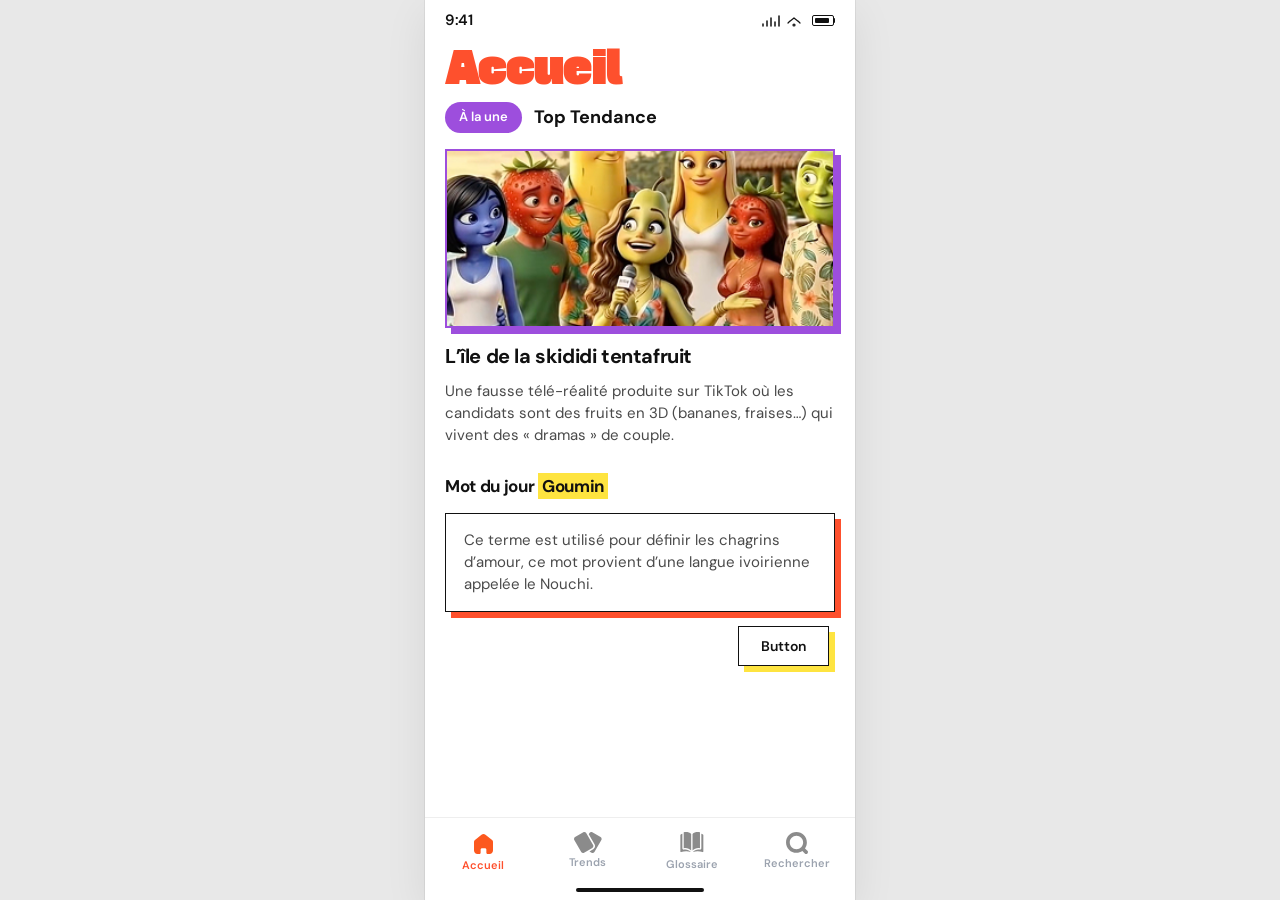
==== index.html @ 860ae40d "Add : Ajout de tout le site" ====
<!DOCTYPE html>
<html lang="fr">

<head>
    <meta charset="UTF-8"/>
    <meta name="viewport" content="width=device-width, initial-scale=1.0, viewport-fit=cover"/>
    <meta name="description" content="Trendslator — tendances et langage du web francophone"/>
    <meta name="author" content="Trendslator"/>

    <link rel="preconnect" href="https://fonts.googleapis.com"/>
    <link rel="preconnect" href="https://fonts.gstatic.com" crossorigin/>
    <link href="https://fonts.googleapis.com/css2?family=DM+Sans:ital,opsz,wght@0,9..40,100..1000;1,9..40,100..1000&family=Gasoek+One&display=swap" rel="stylesheet"/>

    <link rel="stylesheet" href="assets/css/custom.css"/>

    <title>Accueil — Trendslator</title>
</head>

<body>
<div class="app">
    <div class="status-bar" aria-hidden="true">
        <span class="status-bar__time">9:41</span>
        <span class="status-bar__icons">
            <svg class="status-bar__signal" width="18" height="12" viewBox="0 0 18 12" fill="none" aria-hidden="true">
                <path d="M1 11V9M5 11V6M9 11V3M13 11V7M17 11V1" stroke="currentColor" stroke-width="1.5" stroke-linecap="round"/>
            </svg>
            <svg class="status-bar__wifi" width="16" height="12" viewBox="0 0 16 12" fill="none" aria-hidden="true">
                <path d="M8 11a1 1 0 100-2 1 1 0 000 2zM3.5 6.5L2 8M12.5 6.5L14 8M8 3l-5 4M8 3l5 4" stroke="currentColor" stroke-width="1.2" stroke-linecap="round" stroke-linejoin="round"/>
            </svg>
            <span class="status-bar__battery">
                <span class="status-bar__battery-body"></span>
                <span class="status-bar__battery-cap"></span>
            </span>
        </span>
    </div>

    <header class="page-head">
        <h1 class="page-head__title">Accueil</h1>
        <div class="page-head__row">
            <span class="pill pill--purple">À la une</span>
            <span class="page-head__section-title">Top Tendance</span>
        </div>
    </header>

    <main class="content">
        <article class="featured">
            <div class="featured__media neo-shadow neo-shadow--purple">
                <img src="assets/img/thumbnail/skibiditentafruit.png" alt="Illustration — L’île de la skididi tentafruit" width="800" height="450" loading="eager"/>
            </div>
            <h2 class="featured__title">L’île de la skididi tentafruit</h2>
            <p class="featured__desc">
                Une fausse télé-réalité produite sur TikTok où les candidats sont des fruits en 3D (bananes, fraises&hellip;) qui vivent des &laquo; dramas &raquo; de couple.
            </p>
        </article>

        <section class="word-of-day" aria-labelledby="word-of-day-heading">
            <h2 id="word-of-day-heading" class="word-of-day__heading">
                Mot du jour <span class="word-of-day__highlight">Goumin</span>
            </h2>
            <div class="word-of-day__card">
                <p class="word-of-day__definition">
                    Ce terme est utilisé pour définir les chagrins d’amour, ce mot provient d’une langue ivoirienne appelée le Nouchi.
                </p>
            </div>
            <div class="word-of-day__actions">
                <button type="button" class="btn-brutal">Button</button>
            </div>
        </section>
    </main>

    <div class="app-dock">
        <nav class="bottom-nav" aria-label="Navigation principale">
            <a href="index.html" class="bottom-nav__item bottom-nav__item--active" aria-current="page">
                <img class="bottom-nav__icon bottom-nav__icon--home" src="assets/img/icon/home_icon.svg" alt="" width="24" height="24" decoding="async"/>
                <span>Accueil</span>
            </a>
            <a href="trends.html" class="bottom-nav__item">
                <img class="bottom-nav__icon bottom-nav__icon--trends" src="assets/img/icon/card_icon.svg" alt="" width="28" height="21" decoding="async"/>
                <span>Trends</span>
            </a>
            <a href="glossaire.html" class="bottom-nav__item">
                <img class="bottom-nav__icon bottom-nav__icon--glossaire" src="assets/img/icon/glossaire_icon.svg" alt="" width="24" height="23" decoding="async"/>
                <span>Glossaire</span>
            </a>
            <a href="rechercher.html" class="bottom-nav__item">
                <img class="bottom-nav__icon bottom-nav__icon--search" src="assets/img/icon/search_icon.svg" alt="" width="22" height="22" decoding="async"/>
                <span>Rechercher</span>
            </a>
        </nav>
        <div class="home-indicator" aria-hidden="true"></div>
    </div>
</div>

<script src="assets/js/main.js" defer></script>
</body>

</html>
---- assets/css/custom.css ----
:root {
    --color-bg: #ffffff;
    --color-text: #111111;
    --color-muted: #4a4a4a;
    --color-coral: #fe502d;
    --color-purple: #9d4edd;
    --color-yellow: #fee440;
    --color-nav-inactive: #9ca3af;
    --color-border: #111111;
    --shadow-offset-x: 6px;
    --shadow-offset-y: 6px;
    --font: "DM Sans", -apple-system, BlinkMacSystemFont, "Helvetica Neue", sans-serif;
    --font-display: "Gasoek One", sans-serif;
    --dock-height: 88px;
    --safe-bottom: env(safe-area-inset-bottom, 0px);
}

*,
*::before,
*::after {
    box-sizing: border-box;
    margin: 0;
    padding: 0;
}

html {
    height: 100%;
    -webkit-text-size-adjust: 100%;
    font-optical-sizing: auto;
}

body {
    font-family: var(--font);
    font-optical-sizing: auto;
    background: #e8e8e8;
    color: var(--color-text);
    line-height: 1.45;
    min-height: 100%;
    height: 100%;
}

.app {
    max-width: 430px;
    margin: 0 auto;
    height: 100dvh;
    max-height: 100dvh;
    min-height: 100dvh;
    background: var(--color-bg);
    display: flex;
    flex-direction: column;
    position: relative;
    overflow: hidden;
    padding-bottom: calc(var(--dock-height) + var(--safe-bottom) + 8px);
}

/* Barre d’état type iOS */
.status-bar {
    display: flex;
    align-items: center;
    justify-content: space-between;
    padding: 10px 20px 6px;
    font-size: 15px;
    font-weight: 600;
    letter-spacing: -0.02em;
    color: var(--color-text);
    flex-shrink: 0;
}

.status-bar__icons {
    display: flex;
    align-items: center;
    gap: 6px;
}

.status-bar__battery {
    display: inline-flex;
    align-items: center;
    margin-left: 4px;
}

.status-bar__battery-body {
    width: 22px;
    height: 11px;
    border: 1.5px solid var(--color-text);
    border-radius: 2px;
    position: relative;
}

.status-bar__battery-body::after {
    content: "";
    position: absolute;
    left: 2px;
    top: 2px;
    bottom: 2px;
    right: 4px;
    background: var(--color-text);
    border-radius: 1px;
}

.status-bar__battery-cap {
    width: 2px;
    height: 5px;
    background: var(--color-text);
    border-radius: 0 1px 1px 0;
    margin-left: -1px;
}

/* En-tête */
.page-head {
    padding: 4px 20px 16px;
    flex-shrink: 0;
    background: var(--color-bg);
}

.page-head__title {
    font-family: var(--font-display);
    font-size: clamp(2.25rem, 9vw, 2.75rem);
    font-weight: 400;
    font-style: normal;
    color: var(--color-coral);
    letter-spacing: -0.02em;
    line-height: 1.05;
    margin-bottom: 14px;
}

.page-head__row {
    display: flex;
    align-items: center;
    gap: 12px;
    flex-wrap: wrap;
}

.pill {
    display: inline-flex;
    align-items: center;
    padding: 6px 14px;
    border-radius: 999px;
    font-size: 0.8125rem;
    font-weight: 600;
    white-space: nowrap;
}

.pill--purple {
    background: var(--color-purple);
    color: #fff;
}

.page-head__section-title {
    font-size: 1.125rem;
    font-weight: 700;
    color: var(--color-text);
}

.page-head--simple {
    padding-bottom: 8px;
}

/* Contenu scrollable (zone centrale sous statut + titre d’onglet) */
.content {
    flex: 1;
    min-height: 0;
    overflow-y: auto;
    overflow-x: hidden;
    -webkit-overflow-scrolling: touch;
    padding: 0 20px 24px;
}

/* Page Trends : flux pleine largeur + cartes */
.content--trends {
    padding-left: 0;
    padding-right: 0;
    padding-bottom: 32px;
}

.trend-card {
    margin-bottom: 20px;
}

.trend-card:last-child {
    margin-bottom: 0;
}

.trend-card__media {
    position: relative;
    width: 100%;
    background: #eee;
}

.trend-card__media img {
    display: block;
    width: 100%;
    height: auto;
    object-fit: cover;
    max-height: min(52vh, 320px);
}

/* Bandeau vigilance sur les cartes du flux (même composant que la fiche détail) */
.trend-card__media .trend-card__vigilance {
    pointer-events: none;
    left: 8px;
    top: 8px;
    padding: 6px 10px;
    font-size: 0.6875rem;
    gap: 6px;
    max-width: calc(100% - 56px);
    box-shadow: 0 1px 6px rgba(0, 0, 0, 0.12);
}

.trend-card__media .trend-card__vigilance .trend-hero__vigilance-icon {
    width: 16px;
    height: 16px;
}

.trend-card__accent {
    height: 5px;
    width: 100%;
}

.trend-card__accent--purple {
    background: var(--color-purple);
}

.trend-card__accent--yellow {
    background: var(--color-yellow);
}

.trend-card__body {
    padding: 14px 20px 0;
}

.trend-card__title {
    font-size: 1.125rem;
    font-weight: 700;
    letter-spacing: -0.02em;
    margin-bottom: 10px;
    color: var(--color-text);
}

.trend-card__desc {
    font-size: 0.9375rem;
    font-weight: 400;
    color: var(--color-muted);
    line-height: 1.5;
}

.trend-card__more {
    display: inline;
    color: inherit;
    text-decoration: underline;
    text-underline-offset: 2px;
    font-weight: 600;
}

.trend-card__expand {
    position: absolute;
    top: 10px;
    right: 10px;
    width: 36px;
    height: 36px;
    border: none;
    border-radius: 8px;
    background: rgba(255, 255, 255, 0.92);
    color: var(--color-text);
    display: flex;
    align-items: center;
    justify-content: center;
    cursor: pointer;
    box-shadow: 0 1px 3px rgba(0, 0, 0, 0.08);
}

.trend-card__expand:active {
    transform: scale(0.96);
}

.trend-card--link {
    display: block;
    width: 100%;
    margin: 0;
    padding: 0;
    border: none;
    background: none;
    font: inherit;
    text-align: inherit;
    text-decoration: none;
    color: inherit;
    cursor: pointer;
    -webkit-tap-highlight-color: transparent;
}

.trend-card--link:focus-visible {
    outline: 2px solid var(--color-coral);
    outline-offset: 2px;
}

.trend-card--link .trend-card__expand {
    pointer-events: none;
}

/* Page détail trend */
.content--trend-detail {
    padding: 0;
    padding-bottom: 32px;
}

.trend-hero__media {
    position: relative;
    width: 100%;
    min-height: 200px;
    max-height: 36vh;
    background: #1a1a1a;
    overflow: hidden;
}

.trend-hero__media img {
    display: block;
    width: 100%;
    height: 100%;
    min-height: 200px;
    max-height: 36vh;
    object-fit: cover;
}

.trend-hero__vigilance {
    position: absolute;
    left: 12px;
    top: 12px;
    display: flex;
    align-items: center;
    gap: 8px;
    padding: 8px 12px;
    background: var(--color-coral);
    color: #fff;
    border-radius: 10px;
    font-size: 0.75rem;
    font-weight: 600;
    line-height: 1.2;
    max-width: calc(min(100%, 320px) - 24px);
    box-shadow: 0 2px 8px rgba(0, 0, 0, 0.12);
}

.trend-hero__vigilance-icon {
    flex-shrink: 0;
}

.trend-hero__vigilance-text {
    flex: 1;
}

.trend-hero__vigilance-info {
    display: flex;
    align-items: center;
    justify-content: center;
    flex-shrink: 0;
    opacity: 0.95;
}

.trend-hero__expand {
    position: absolute;
    top: 12px;
    right: 12px;
    width: 36px;
    height: 36px;
    border: none;
    border-radius: 8px;
    background: rgba(255, 255, 255, 0.92);
    color: var(--color-text);
    display: flex;
    align-items: center;
    justify-content: center;
    cursor: pointer;
    box-shadow: 0 1px 3px rgba(0, 0, 0, 0.1);
}

.trend-hero__expand:active {
    transform: scale(0.96);
}

.trend-hero__play {
    position: absolute;
    left: 50%;
    top: 50%;
    transform: translate(-50%, -50%);
    width: 64px;
    height: 64px;
    border: none;
    border-radius: 50%;
    background: rgba(255, 255, 255, 0.45);
    color: #fff;
    display: flex;
    align-items: center;
    justify-content: center;
    cursor: pointer;
    padding-left: 4px;
    backdrop-filter: blur(4px);
    -webkit-backdrop-filter: blur(4px);
}

.trend-hero__play:active {
    transform: translate(-50%, -50%) scale(0.95);
}

.trend-hero__divider {
    height: 5px;
    width: 100%;
}

.trend-hero__divider--yellow {
    background: var(--color-yellow);
}

.trend-hero__divider--purple {
    background: var(--color-purple);
}

.trend-detail__inner {
    padding: 16px 20px 0;
}

.trend-tags {
    display: flex;
    flex-wrap: wrap;
    gap: 8px;
    list-style: none;
    margin-bottom: 16px;
}

.trend-tag {
    display: inline-flex;
    align-items: center;
    padding: 6px 12px;
    border-radius: 999px;
    font-size: 0.8125rem;
    font-weight: 600;
}

.trend-tag--purple {
    background: var(--color-purple);
    color: #fff;
}

.trend-tag--orange {
    background: var(--color-coral);
    color: #fff;
}

.trend-tag--challenge {
    background: var(--color-yellow);
    color: var(--color-coral);
}

.trend-detail__title {
    font-size: clamp(1.5rem, 6vw, 1.75rem);
    font-weight: 800;
    letter-spacing: -0.03em;
    line-height: 1.15;
    margin-bottom: 14px;
    color: var(--color-text);
}

.trend-detail__body {
    font-size: 0.9375rem;
    font-weight: 400;
    color: var(--color-muted);
    line-height: 1.55;
}

.trend-detail__body p + p {
    margin-top: 12px;
}

/* Feuille tendance (superposition depuis l’onglet Trends) */
.trend-sheet {
    position: fixed;
    inset: 0;
    z-index: 100;
    max-width: 430px;
    left: 50%;
    transform: translateX(-50%);
    width: 100%;
    pointer-events: none;
}

.trend-sheet.is-open {
    pointer-events: auto;
}

.trend-sheet__backdrop {
    position: absolute;
    inset: 0;
    background: rgba(0, 0, 0, 0.38);
    opacity: 0;
    transition: opacity 0.32s ease;
    pointer-events: none;
}

.trend-sheet.is-open .trend-sheet__backdrop {
    opacity: 1;
    pointer-events: auto;
}

.trend-sheet__panel {
    position: absolute;
    left: 0;
    right: 0;
    bottom: 0;
    max-height: min(94vh, 100% - env(safe-area-inset-top, 0px));
    background: #fff;
    border-radius: 16px 16px 0 0;
    transform: translateY(105%);
    transition: transform 0.38s cubic-bezier(0.32, 0.72, 0, 1);
    display: flex;
    flex-direction: column;
    box-shadow: 0 -8px 32px rgba(0, 0, 0, 0.12);
    will-change: transform;
}

.trend-sheet.is-open .trend-sheet__panel {
    transform: translateY(0);
}

.trend-sheet__panel.is-dragging {
    transition: none;
}

.trend-sheet__handle-wrap {
    flex-shrink: 0;
    padding: 12px 16px 10px;
    touch-action: none;
    cursor: grab;
}

.trend-sheet__handle-wrap:active {
    cursor: grabbing;
}

.trend-sheet__handle {
    width: 40px;
    height: 5px;
    margin: 0 auto;
    background: #d1d1d6;
    border-radius: 3px;
}

.trend-sheet__scroller {
    flex: 1;
    min-height: 0;
    overflow-y: auto;
    -webkit-overflow-scrolling: touch;
    overscroll-behavior-y: contain;
}

.trend-sheet__detail {
    padding-bottom: calc(24px + env(safe-area-inset-bottom, 0px));
}

/* Ombres néo-brutalistes (bloc plein décalé, sans flou) */
.neo-shadow {
    position: relative;
    z-index: 0;
}

.neo-shadow::after {
    content: "";
    position: absolute;
    z-index: -1;
    left: var(--shadow-offset-x);
    top: var(--shadow-offset-y);
    width: 100%;
    height: 100%;
    pointer-events: none;
}

.neo-shadow--purple::after {
    background: var(--color-purple);
}

.neo-shadow--coral::after {
    background: var(--color-coral);
}

.neo-shadow--yellow::after {
    background: var(--color-yellow);
}

.featured__media {
    margin-bottom: 14px;
}

.featured__media img {
    display: block;
    width: 100%;
    height: auto;
    border: 2px solid var(--color-purple);
    background: #f3f3f3;
    position: relative;
    z-index: 0;
}

.featured__title {
    font-size: 1.25rem;
    font-weight: 700;
    margin-bottom: 10px;
    letter-spacing: -0.02em;
}

.featured__desc {
    font-size: 0.9375rem;
    font-weight: 400;
    color: var(--color-muted);
    max-width: 36em;
}

/* Mot du jour */
.word-of-day {
    margin-top: 28px;
}

.word-of-day__heading {
    font-size: 1.0625rem;
    font-weight: 700;
    margin-bottom: 14px;
    letter-spacing: -0.02em;
}

.word-of-day__highlight {
    display: inline;
    background: var(--color-yellow);
    padding: 2px 4px;
    box-decoration-break: clone;
    -webkit-box-decoration-break: clone;
}

.word-of-day__card {
    background: #fff;
    border: 1px solid var(--color-border);
    padding: 16px 18px;
    box-shadow: var(--shadow-offset-x) var(--shadow-offset-y) 0 0 var(--color-coral);
}

.word-of-day__definition {
    font-size: 0.9375rem;
    color: var(--color-muted);
    font-weight: 400;
}

.word-of-day__actions {
    display: flex;
    justify-content: flex-end;
    margin-top: 14px;
    padding-right: var(--shadow-offset-x);
    padding-bottom: var(--shadow-offset-y);
}

.word-of-day__actions .btn-brutal {
    box-shadow: var(--shadow-offset-x) var(--shadow-offset-y) 0 0 var(--color-yellow);
}

.word-of-day__actions .btn-brutal:active {
    transform: translate(2px, 2px);
    box-shadow: calc(var(--shadow-offset-x) - 2px) calc(var(--shadow-offset-y) - 2px) 0 0 var(--color-yellow);
}

.btn-brutal {
    font-family: var(--font);
    font-size: 0.875rem;
    font-weight: 600;
    color: var(--color-text);
    background: #fff;
    border: 1px solid var(--color-border);
    padding: 10px 22px;
    cursor: pointer;
    border-radius: 0;
}

.btn-brutal:active {
    transform: translate(2px, 2px);
}

/* Dock : barre d’onglets + indicateur d’accueil */

.app-dock {
    position: fixed;
    left: 50%;
    transform: translateX(-50%);
    bottom: 0;
    width: 100%;
    max-width: 430px;
    background: var(--color-bg);
    border-top: 1px solid #eee;
    z-index: 50;
    padding-bottom: var(--safe-bottom);
}

.bottom-nav {
    display: flex;
    justify-content: space-around;
    align-items: flex-start;
    gap: 4px;
    padding: 10px 8px 6px;
    background: var(--color-bg);
}

.bottom-nav__item {
    flex: 1;
    display: flex;
    flex-direction: column;
    align-items: center;
    gap: 2px;
    text-decoration: none;
    font-size: 0.6875rem;
    font-weight: 600;
    color: var(--color-nav-inactive);
    padding: 4px 2px;
    min-width: 0;
}

.bottom-nav__item--active {
    color: var(--color-coral);
}

/* Icônes en <img> : compatibles file:// (les mask-image externes sont bloquées par CORS) */
.bottom-nav__icon {
    display: block;
    flex-shrink: 0;
    object-fit: contain;
    opacity: 0.45;
}

.bottom-nav__icon--home {
    width: 24px;
    height: 24px;
}

.bottom-nav__icon--trends {
    width: 28px;
    height: 21px;
}

.bottom-nav__icon--glossaire {
    width: 24px;
    height: 23px;
}

.bottom-nav__icon--search {
    width: 22px;
    height: 22px;
}

/* Icônes noires → orange accent (#fe502d) */
.bottom-nav__item--active .bottom-nav__icon {
    opacity: 1;
    filter: brightness(0) saturate(100%) invert(45%) sepia(93%) saturate(3200%) hue-rotate(349deg) brightness(101%) contrast(98%);
}

.home-indicator {
    width: 128px;
    height: 4px;
    margin: 4px auto 8px;
    background: var(--color-text);
    border-radius: 2px;
    pointer-events: none;
    max-width: calc(100% - 48px);
}

/* ——— Glossaire ——— */

.app--glossary {
    background: #f2f2f7;
}

.app--glossary .status-bar {
    background: #f2f2f7;
}

.app--glossary .app-dock {
    background: #fff;
}

.content--glossary {
    display: flex;
    flex-direction: column;
    flex: 1;
    min-height: 0;
    overflow: hidden;
    padding: 0 0 8px 10px;
}

.glossary-toolbar {
    flex-shrink: 0;
    display: flex;
    align-items: center;
    gap: 8px;
    padding: 6px 10px 12px 4px;
    background: #f2f2f7;
    z-index: 2;
}

.glossary-search {
    flex: 1;
    display: flex;
    align-items: center;
    gap: 8px;
    padding: 10px 14px;
    background: #e5e5ea;
    border-radius: 12px;
    min-width: 0;
}

.glossary-search__icon-wrap {
    display: flex;
    color: #8e8e93;
    flex-shrink: 0;
}

.glossary-search__input {
    flex: 1;
    border: none;
    background: transparent;
    font-family: var(--font);
    font-size: 0.9375rem;
    color: var(--color-text);
    min-width: 0;
    outline: none;
}

.glossary-search__input::placeholder {
    color: #8e8e93;
}

.glossary-cancel {
    flex-shrink: 0;
    border: none;
    background: none;
    font-family: var(--font);
    font-size: 0.9375rem;
    font-weight: 500;
    color: #8e8e93;
    padding: 8px 4px;
    cursor: pointer;
    -webkit-tap-highlight-color: transparent;
}

.glossary-cancel:active {
    opacity: 0.7;
}

.glossary-main {
    flex: 1;
    min-height: 0;
    display: flex;
    flex-direction: row;
    align-items: stretch;
}

.glossary-scroll {
    position: relative;
    flex: 1;
    min-width: 0;
    overflow-y: auto;
    -webkit-overflow-scrolling: touch;
    padding-right: 4px;
    scroll-behavior: smooth;
}

.glossary-section {
    scroll-margin-top: 12px;
}

.glossary-row {
    display: grid;
    grid-template-columns: auto minmax(0, 1fr) auto;
    align-items: center;
    gap: 10px;
    padding: 14px 8px 14px 2px;
    border-bottom: 1px solid rgba(0, 0, 0, 0.06);
    background: transparent;
}

.glossary-row:last-child {
    border-bottom: none;
}

.glossary-badge {
    display: inline-flex;
    align-items: center;
    justify-content: center;
    padding: 8px 12px;
    min-height: 40px;
    font-size: 0.8125rem;
    font-weight: 800;
    color: #fff;
    letter-spacing: -0.02em;
    transform: rotate(-3deg) skewX(-4deg);
    box-shadow: 0 1px 0 rgba(0, 0, 0, 0.08);
}

.glossary-badge--orange {
    background: var(--color-coral);
}

.glossary-badge--yellow {
    background: #f9a825;
    color: #fff;
    text-shadow: 0 1px 1px rgba(0, 0, 0, 0.15);
}

.glossary-badge--purple {
    background: var(--color-purple);
}

.glossary-snippet {
    font-size: 0.8125rem;
    font-weight: 400;
    color: var(--color-muted);
    line-height: 1.35;
    margin: 0;
}

.glossary-chevron {
    display: flex;
    color: var(--color-text);
    opacity: 0.75;
    flex-shrink: 0;
}

.glossary-index {
    flex-shrink: 0;
    width: 22px;
    display: flex;
    flex-direction: column;
    align-items: center;
    gap: 1px;
    padding: 4px 2px 8px 4px;
    font-size: 8px;
    font-weight: 700;
    line-height: 1.1;
    text-align: center;
    user-select: none;
    max-height: 100%;
    overflow-y: auto;
    -webkit-overflow-scrolling: touch;
}

.glossary-index__letter {
    display: block;
    padding: 1px 0;
    min-height: 14px;
}

.glossary-index__letter--inactive {
    color: #c7c7cc;
    font-weight: 600;
}

.glossary-index__link {
    display: block;
    padding: 1px 0;
    min-height: 14px;
    text-decoration: none;
    color: #aeaeb2;
    font-weight: 600;
    font-size: 9px;
    -webkit-tap-highlight-color: transparent;
}

.glossary-index__link--active {
    color: var(--color-text);
    font-size: 11px;
    font-weight: 800;
}

/* ——— Rechercher ——— */

.app--search {
    background: #ffffff;
}

.content--search {
    display: flex;
    flex-direction: column;
    padding: 0 20px;
    flex: 1;
    min-height: 0;
    overflow: hidden;
}

.search-toolbar {
    display: flex;
    align-items: center;
    gap: 8px;
    padding: 6px 0 16px;
    flex-shrink: 0;
    background: var(--color-bg);
}

.search-toolbar__field {
    background: #e5e5e5;
}

.search-body {
    flex: 1;
    min-height: 0;
    overflow-y: auto;
    overflow-x: hidden;
    -webkit-overflow-scrolling: touch;
    padding-bottom: 24px;
}

.search-block__head {
    display: flex;
    align-items: baseline;
    justify-content: space-between;
    gap: 12px;
    margin-bottom: 6px;
}

.search-block__title {
    font-size: 1.0625rem;
    font-weight: 700;
    color: var(--color-text);
    letter-spacing: -0.02em;
    margin: 0;
}

.search-block__title--solo {
    margin-bottom: 8px;
}

.search-block__action {
    flex-shrink: 0;
    border: none;
    background: none;
    font-family: var(--font);
    font-size: 0.875rem;
    font-weight: 500;
    color: #8e8e93;
    padding: 4px 0;
    cursor: pointer;
    -webkit-tap-highlight-color: transparent;
}

.search-block__action:active {
    opacity: 0.65;
}

.search-list {
    list-style: none;
    margin: 0;
    padding: 0;
}

.search-hit {
    display: flex;
    align-items: center;
    gap: 10px;
    padding: 11px 0;
}

.search-hit__dot {
    width: 8px;
    height: 8px;
    border-radius: 50%;
    flex-shrink: 0;
}

.search-hit__dot--orange {
    background: var(--color-coral);
}

.search-hit__dot--purple {
    background: var(--color-purple);
}

.search-hit__dot--grey {
    background: #c7c7cc;
}

.search-hit__label {
    font-size: 0.9375rem;
    font-weight: 500;
    line-height: 1.35;
}

.search-hit__label--orange {
    color: var(--color-coral);
}

.search-hit__label--purple {
    color: var(--color-purple);
}

.search-hit__label--muted {
    color: #8e8e93;
    font-weight: 400;
}

.search-divider {
    border: none;
    border-top: 1px solid #e5e5ea;
    margin: 4px 0 18px;
}

@media (min-width: 431px) {
    .app {
        box-shadow: 0 0 0 1px rgba(0, 0, 0, 0.06), 0 12px 40px rgba(0, 0, 0, 0.08);
    }

    .trend-sheet {
        box-shadow: 0 0 0 1px rgba(0, 0, 0, 0.06);
    }
}
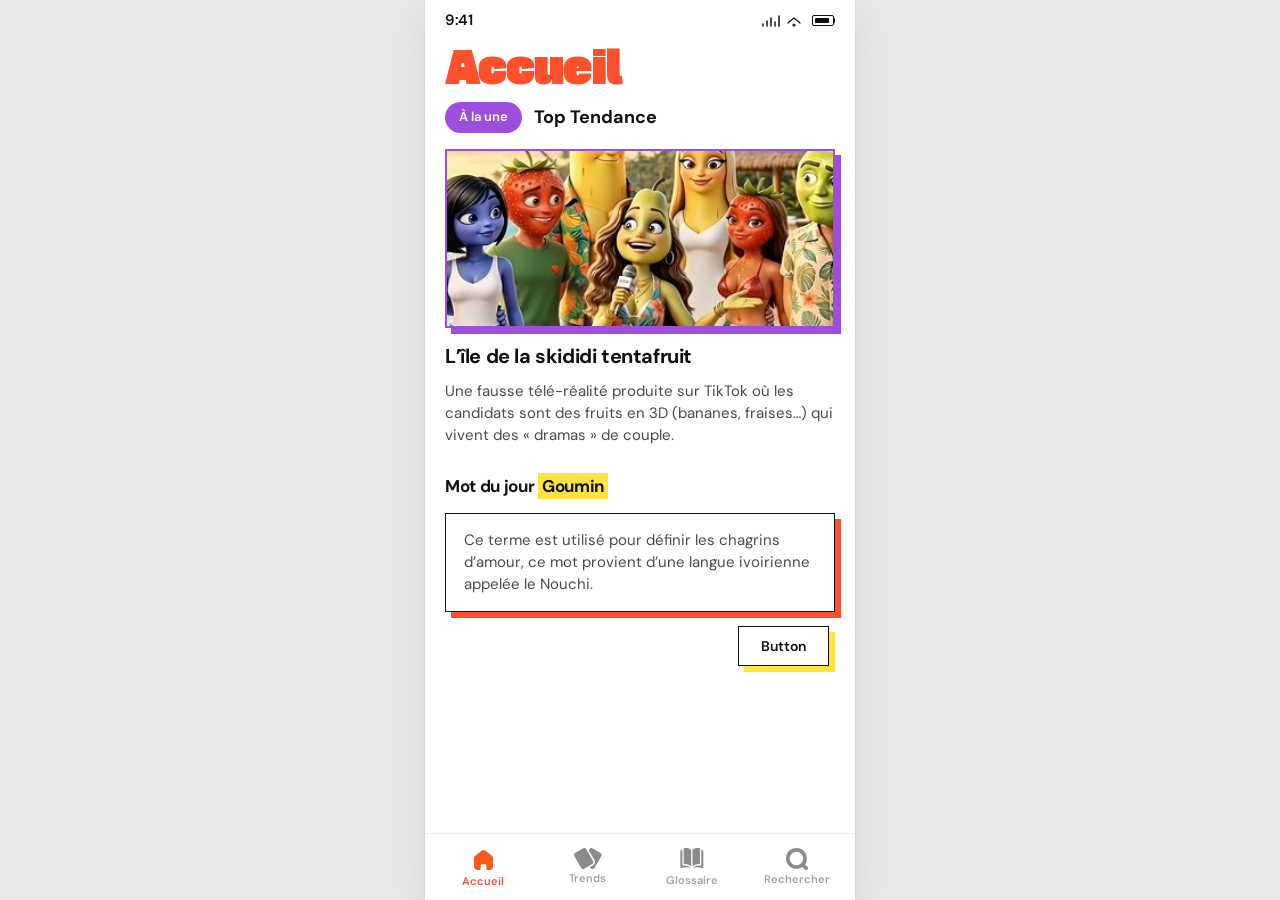
==== commit 1f04d025: "Add : Ajout de la PWA et du Manifest" ====
--- a/index.html
+++ b/index.html
@@ -4,6 +4,15 @@
 <head>
     <meta charset="UTF-8"/>
     <meta name="viewport" content="width=device-width, initial-scale=1.0, viewport-fit=cover"/>
+    <meta name="theme-color" content="#fe502d"/>
+    <meta name="apple-mobile-web-app-capable" content="yes"/>
+    <meta name="apple-mobile-web-app-title" content="Trendslator"/>
+    <meta name="apple-mobile-web-app-status-bar-style" content="default"/>
+    <link rel="manifest" href="assets/img/favicon/site.webmanifest"/>
+    <link rel="icon" href="assets/img/favicon/favicon.ico" sizes="any"/>
+    <link rel="icon" type="image/png" sizes="32x32" href="assets/img/favicon/favicon-32x32.png"/>
+    <link rel="icon" type="image/png" sizes="16x16" href="assets/img/favicon/favicon-16x16.png"/>
+    <link rel="apple-touch-icon" href="assets/img/favicon/apple-touch-icon.png"/>
     <meta name="description" content="Trendslator — tendances et langage du web francophone"/>
     <meta name="author" content="Trendslator"/>
 
@@ -87,7 +96,6 @@
                 <span>Rechercher</span>
             </a>
         </nav>
-        <div class="home-indicator" aria-hidden="true"></div>
     </div>
 </div>
 
--- a/assets/css/custom.css
+++ b/assets/css/custom.css
@@ -752,16 +752,6 @@
     filter: brightness(0) saturate(100%) invert(45%) sepia(93%) saturate(3200%) hue-rotate(349deg) brightness(101%) contrast(98%);
 }
 
-.home-indicator {
-    width: 128px;
-    height: 4px;
-    margin: 4px auto 8px;
-    background: var(--color-text);
-    border-radius: 2px;
-    pointer-events: none;
-    max-width: calc(100% - 48px);
-}
-
 /* ——— Glossaire ——— */
 
 .app--glossary {
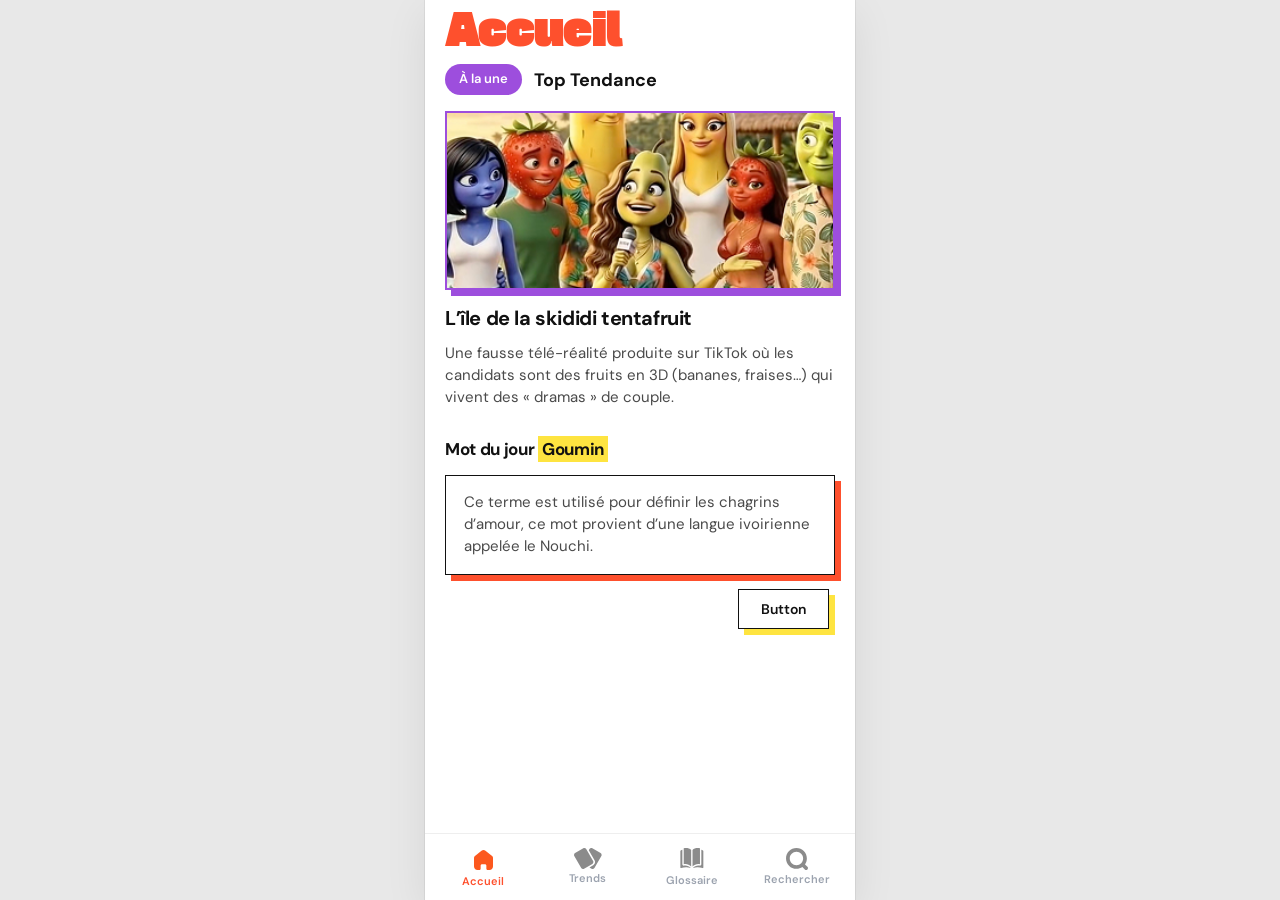
==== commit bb0cd071: "Fix : Fix des l'alphabet et du header" ====
--- a/index.html
+++ b/index.html
@@ -27,22 +27,6 @@
 
 <body>
 <div class="app">
-    <div class="status-bar" aria-hidden="true">
-        <span class="status-bar__time">9:41</span>
-        <span class="status-bar__icons">
-            <svg class="status-bar__signal" width="18" height="12" viewBox="0 0 18 12" fill="none" aria-hidden="true">
-                <path d="M1 11V9M5 11V6M9 11V3M13 11V7M17 11V1" stroke="currentColor" stroke-width="1.5" stroke-linecap="round"/>
-            </svg>
-            <svg class="status-bar__wifi" width="16" height="12" viewBox="0 0 16 12" fill="none" aria-hidden="true">
-                <path d="M8 11a1 1 0 100-2 1 1 0 000 2zM3.5 6.5L2 8M12.5 6.5L14 8M8 3l-5 4M8 3l5 4" stroke="currentColor" stroke-width="1.2" stroke-linecap="round" stroke-linejoin="round"/>
-            </svg>
-            <span class="status-bar__battery">
-                <span class="status-bar__battery-body"></span>
-                <span class="status-bar__battery-cap"></span>
-            </span>
-        </span>
-    </div>
-
     <header class="page-head">
         <h1 class="page-head__title">Accueil</h1>
         <div class="page-head__row">
--- a/assets/css/custom.css
+++ b/assets/css/custom.css
@@ -12,6 +12,7 @@
     --font: "DM Sans", -apple-system, BlinkMacSystemFont, "Helvetica Neue", sans-serif;
     --font-display: "Gasoek One", sans-serif;
     --dock-height: 88px;
+    --safe-top: env(safe-area-inset-top, 0px);
     --safe-bottom: env(safe-area-inset-bottom, 0px);
 }
 
@@ -50,59 +51,8 @@
     flex-direction: column;
     position: relative;
     overflow: hidden;
+    padding-top: var(--safe-top);
     padding-bottom: calc(var(--dock-height) + var(--safe-bottom) + 8px);
-}
-
-/* Barre d’état type iOS */
-.status-bar {
-    display: flex;
-    align-items: center;
-    justify-content: space-between;
-    padding: 10px 20px 6px;
-    font-size: 15px;
-    font-weight: 600;
-    letter-spacing: -0.02em;
-    color: var(--color-text);
-    flex-shrink: 0;
-}
-
-.status-bar__icons {
-    display: flex;
-    align-items: center;
-    gap: 6px;
-}
-
-.status-bar__battery {
-    display: inline-flex;
-    align-items: center;
-    margin-left: 4px;
-}
-
-.status-bar__battery-body {
-    width: 22px;
-    height: 11px;
-    border: 1.5px solid var(--color-text);
-    border-radius: 2px;
-    position: relative;
-}
-
-.status-bar__battery-body::after {
-    content: "";
-    position: absolute;
-    left: 2px;
-    top: 2px;
-    bottom: 2px;
-    right: 4px;
-    background: var(--color-text);
-    border-radius: 1px;
-}
-
-.status-bar__battery-cap {
-    width: 2px;
-    height: 5px;
-    background: var(--color-text);
-    border-radius: 0 1px 1px 0;
-    margin-left: -1px;
 }
 
 /* En-tête */
@@ -758,10 +708,6 @@
     background: #f2f2f7;
 }
 
-.app--glossary .status-bar {
-    background: #f2f2f7;
-}
-
 .app--glossary .app-dock {
     background: #fff;
 }
@@ -915,26 +861,35 @@
 
 .glossary-index {
     flex-shrink: 0;
-    width: 22px;
+    align-self: stretch;
+    width: 24px;
     display: flex;
     flex-direction: column;
     align-items: center;
-    gap: 1px;
-    padding: 4px 2px 8px 4px;
+    justify-content: space-between;
+    gap: 0;
+    padding: 6px 2px 10px 4px;
     font-size: 8px;
     font-weight: 700;
     line-height: 1.1;
     text-align: center;
     user-select: none;
-    max-height: 100%;
-    overflow-y: auto;
-    -webkit-overflow-scrolling: touch;
+    touch-action: none;
+    -webkit-user-select: none;
+}
+
+.glossary-index--scrubbing {
+    cursor: grab;
+}
+
+.glossary-index--scrubbing:active {
+    cursor: grabbing;
 }
 
 .glossary-index__letter {
     display: block;
-    padding: 1px 0;
-    min-height: 14px;
+    padding: 0;
+    flex-shrink: 0;
 }
 
 .glossary-index__letter--inactive {
@@ -942,10 +897,16 @@
     font-weight: 600;
 }
 
+.glossary-index__letter--active {
+    color: var(--color-text);
+    font-size: 11px;
+    font-weight: 800;
+}
+
 .glossary-index__link {
     display: block;
-    padding: 1px 0;
-    min-height: 14px;
+    padding: 0;
+    flex-shrink: 0;
     text-decoration: none;
     color: #aeaeb2;
     font-weight: 600;
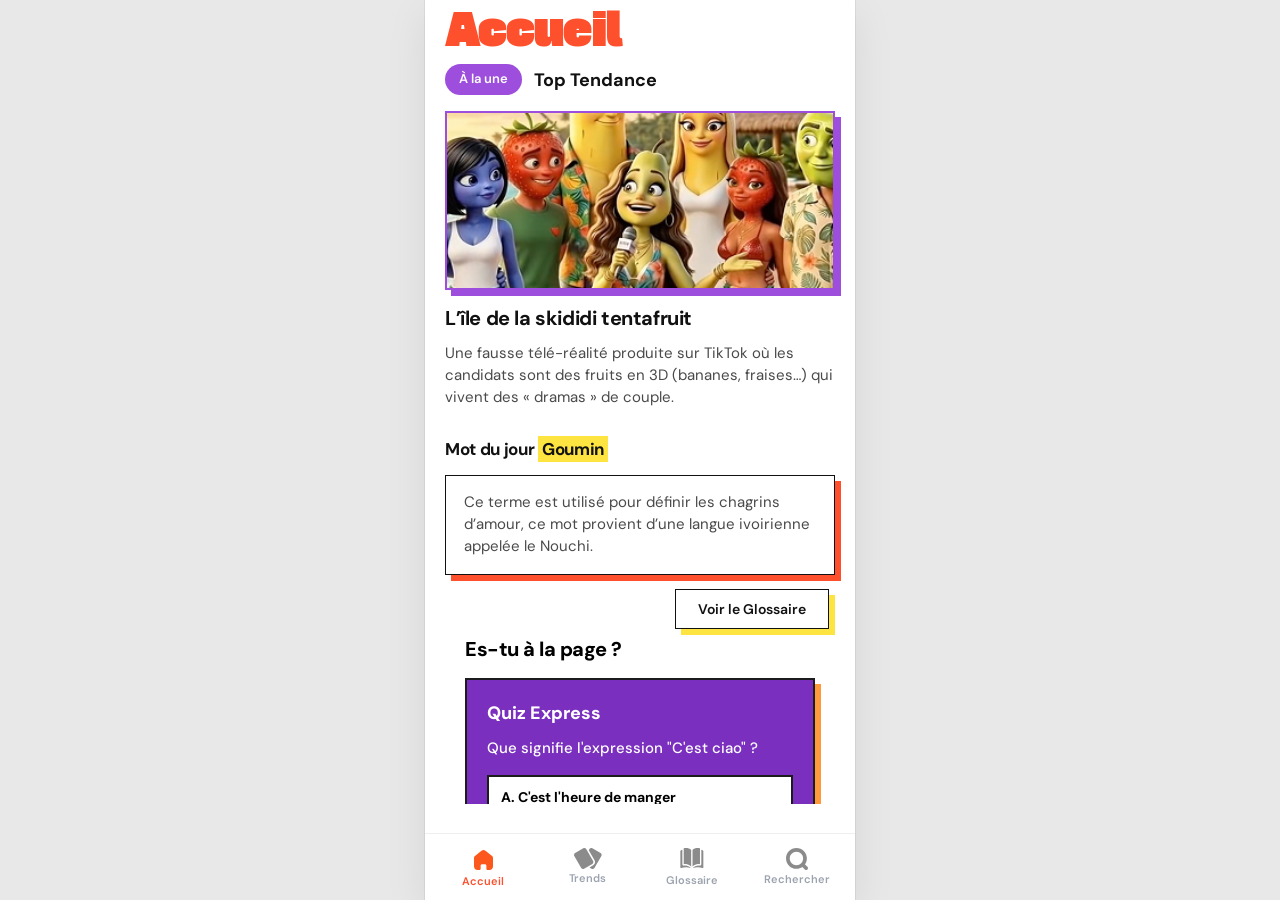
==== commit 070a4ff7: "Add : Ajout du mini jeu" ====
--- a/index.html
+++ b/index.html
@@ -56,7 +56,34 @@
                 </p>
             </div>
             <div class="word-of-day__actions">
-                <button type="button" class="btn-brutal">Button</button>
+                <button type="button" class="btn-brutal">Voir le Glossaire</button>
+            </div>
+        </section>
+
+        <section class="tt-quiz-module">
+            <div class="tt-quiz-title">Es-tu à la page ?</div>
+            <div class="tt-quiz-stack">
+                <div class="tt-quiz-card">
+                    <div class="tt-quiz-header">
+                        <div class="tt-quiz-heading">Quiz Express</div>
+                    </div>
+
+                    <div class="tt-quiz-question" id="tt-quiz-question">
+                        Que signifie l'expression "C'est ciao" ?
+                    </div>
+
+                    <div class="tt-quiz-options" id="tt-quiz-options">
+                        <button class="tt-quiz-btn" data-correct="false">A. C'est l'heure de manger</button>
+                        <button class="tt-quiz-btn" data-correct="true">B. C'est terminé / c'est raté</button>
+                        <button class="tt-quiz-btn" data-correct="false">C. C'est dommage</button>
+                    </div>
+
+                    <div class="tt-quiz-feedback" id="tt-quiz-feedback" aria-live="polite"></div>
+
+                    <button class="tt-quiz-next" id="tt-quiz-next" type="button" hidden>Question suivante</button>
+                </div>
+
+                <div class="tt-quiz-accent"></div>
             </div>
         </section>
     </main>
--- a/assets/css/custom.css
+++ b/assets/css/custom.css
@@ -1060,3 +1060,138 @@
         box-shadow: 0 0 0 1px rgba(0, 0, 0, 0.06);
     }
 }
+
+
+.tt-quiz-module {
+    padding: 0 20px 40px;
+    font-family: 'DM Sans', -apple-system, BlinkMacSystemFont, sans-serif;
+}
+
+.tt-quiz-title {
+    font-size: 20px;
+    font-weight: 800;
+    color: #000;
+    margin-bottom: 14px;
+    letter-spacing: -0.5px;
+}
+
+.tt-quiz-stack {
+    position: relative;
+}
+
+.tt-quiz-card {
+    position: relative;
+    z-index: 2;
+    background: #7B2FBE;
+    border: 2px solid #1C1C1E;
+    padding: 20px;
+}
+
+.tt-quiz-accent {
+    position: absolute;
+    top: 6px;
+    left: 6px;
+    right: -6px;
+    bottom: -6px;
+    background: #FF9A3C;
+    z-index: 1;
+}
+
+.tt-quiz-header {
+    display: flex;
+    justify-content: space-between;
+    align-items: center;
+    gap: 12px;
+    margin-bottom: 12px;
+}
+
+.tt-quiz-heading {
+    font-size: 18px;
+    font-weight: 800;
+    color: #fff;
+}
+
+.tt-quiz-badge {
+    background: #fff;
+    color: #000;
+    font-size: 11px;
+    font-weight: 800;
+    padding: 4px 10px;
+    border-radius: 999px;
+    white-space: nowrap;
+}
+
+.tt-quiz-question {
+    font-size: 15px;
+    font-weight: 500;
+    line-height: 1.4;
+    color: #fff;
+    margin-bottom: 16px;
+}
+
+.tt-quiz-options {
+    display: flex;
+    flex-direction: column;
+    gap: 8px;
+}
+
+.tt-quiz-btn {
+    width: 100%;
+    border: 2px solid #1C1C1E;
+    background: #fff;
+    color: #000;
+    text-align: left;
+    padding: 11px 12px;
+    font-size: 14px;
+    font-weight: 700;
+    cursor: pointer;
+    transition: background 0.15s ease, transform 0.15s ease, border-color 0.15s ease;
+    font-family: inherit;
+}
+
+.tt-quiz-btn:hover {
+    background: #FFE600;
+}
+
+.tt-quiz-btn:active {
+    transform: scale(0.99);
+}
+
+.tt-quiz-btn.is-correct {
+    background: #FFE600;
+    border-color: #1C1C1E;
+}
+
+.tt-quiz-btn.is-wrong {
+    background: #FFD7CC;
+    border-color: #1C1C1E;
+}
+
+.tt-quiz-btn.is-disabled {
+    opacity: 0.72;
+    cursor: default;
+}
+
+.tt-quiz-feedback {
+    min-height: 22px;
+    margin-top: 14px;
+    font-size: 13px;
+    font-weight: 700;
+    color: #fff;
+}
+
+.tt-quiz-next {
+    margin-top: 10px;
+    border: 2px solid #1C1C1E;
+    background: #fff;
+    color: #000;
+    font-size: 13px;
+    font-weight: 800;
+    padding: 10px 14px;
+    cursor: pointer;
+    font-family: inherit;
+}
+
+.tt-quiz-next:hover {
+    background: #FFE600;
+}
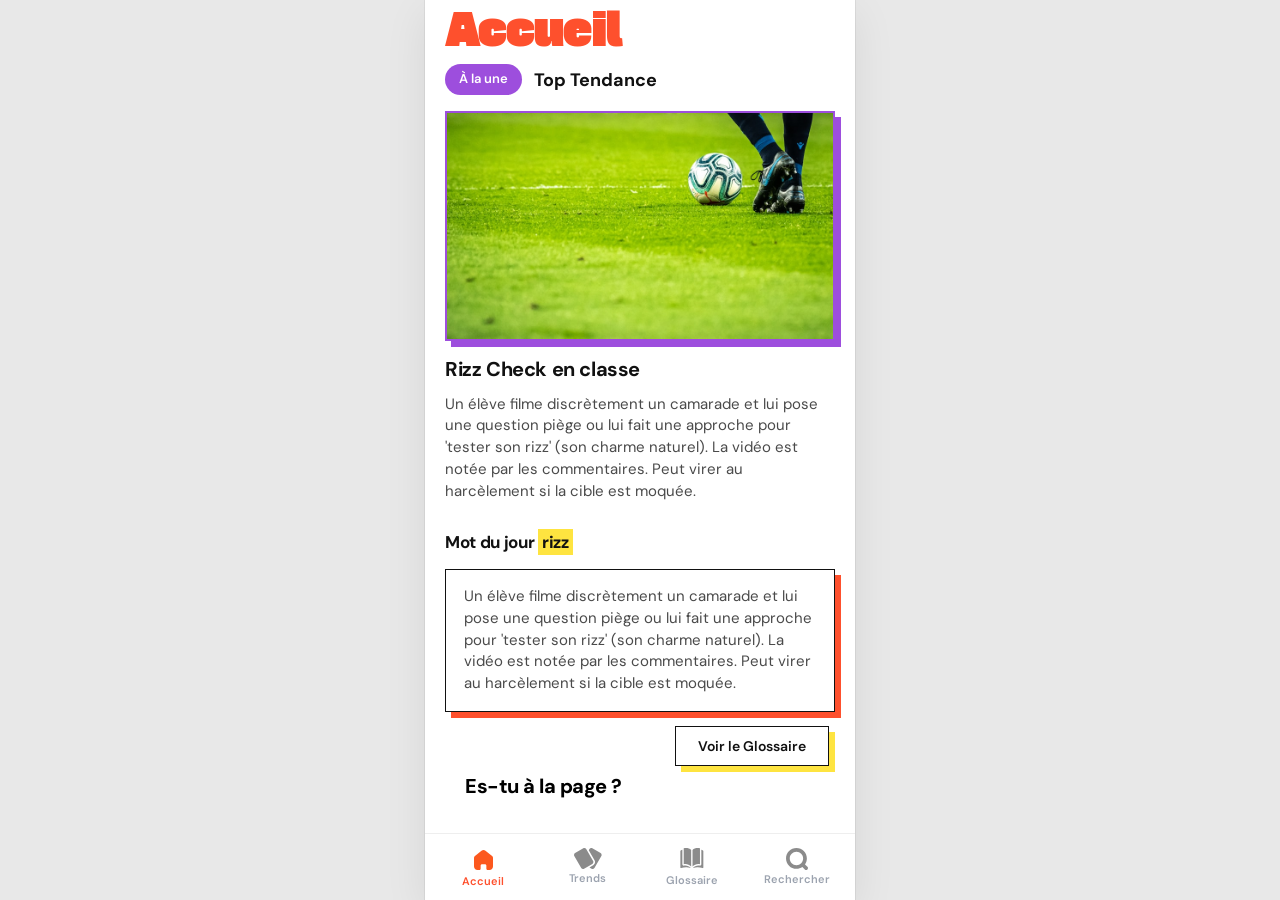
==== commit fe8d1352: "Add : Back X Front" ====
--- a/index.html
+++ b/index.html
@@ -36,24 +36,22 @@
     </header>
 
     <main class="content">
-        <article class="featured">
-            <div class="featured__media neo-shadow neo-shadow--purple">
-                <img src="assets/img/thumbnail/skibiditentafruit.png" alt="Illustration — L’île de la skididi tentafruit" width="800" height="450" loading="eager"/>
-            </div>
-            <h2 class="featured__title">L’île de la skididi tentafruit</h2>
-            <p class="featured__desc">
-                Une fausse télé-réalité produite sur TikTok où les candidats sont des fruits en 3D (bananes, fraises&hellip;) qui vivent des &laquo; dramas &raquo; de couple.
-            </p>
+        <article class="featured" id="home-featured-root">
+            <a class="featured__link" id="home-featured-link" href="trends.html">
+                <div class="featured__media neo-shadow neo-shadow--purple">
+                    <img id="home-featured-img" src="assets/img/thumbnail/skibiditentafruit.png" alt="" width="800" height="450" loading="eager"/>
+                </div>
+                <h2 class="featured__title" id="home-featured-title">Chargement de la tendance&hellip;</h2>
+                <p class="featured__desc" id="home-featured-desc"></p>
+            </a>
         </article>
 
         <section class="word-of-day" aria-labelledby="word-of-day-heading">
             <h2 id="word-of-day-heading" class="word-of-day__heading">
-                Mot du jour <span class="word-of-day__highlight">Goumin</span>
+                Mot du jour <span class="word-of-day__highlight" id="word-of-day-highlight">&hellip;</span>
             </h2>
             <div class="word-of-day__card">
-                <p class="word-of-day__definition">
-                    Ce terme est utilisé pour définir les chagrins d’amour, ce mot provient d’une langue ivoirienne appelée le Nouchi.
-                </p>
+                <p class="word-of-day__definition" id="word-of-day-definition"></p>
             </div>
             <div class="word-of-day__actions">
                 <button type="button" class="btn-brutal">Voir le Glossaire</button>
@@ -110,6 +108,7 @@
     </div>
 </div>
 
+<script src="assets/js/trends-data.js" defer></script>
 <script src="assets/js/main.js" defer></script>
 </body>
 
--- a/assets/css/custom.css
+++ b/assets/css/custom.css
@@ -122,6 +122,13 @@
     padding-bottom: 32px;
 }
 
+.trends-loading {
+    margin: 0;
+    padding: 0 20px 16px;
+    font-size: 0.9375rem;
+    color: var(--color-muted);
+}
+
 .trend-card {
     margin-bottom: 20px;
 }
@@ -532,6 +539,17 @@
     background: var(--color-yellow);
 }
 
+.featured__link {
+    display: block;
+    text-decoration: none;
+    color: inherit;
+}
+
+.featured__link:focus-visible {
+    outline: 2px solid var(--color-purple);
+    outline-offset: 4px;
+}
+
 .featured__media {
     margin-bottom: 14px;
 }
@@ -1005,6 +1023,8 @@
     align-items: center;
     gap: 10px;
     padding: 11px 0;
+    text-decoration: none;
+    color: inherit;
 }
 
 .search-hit__dot {
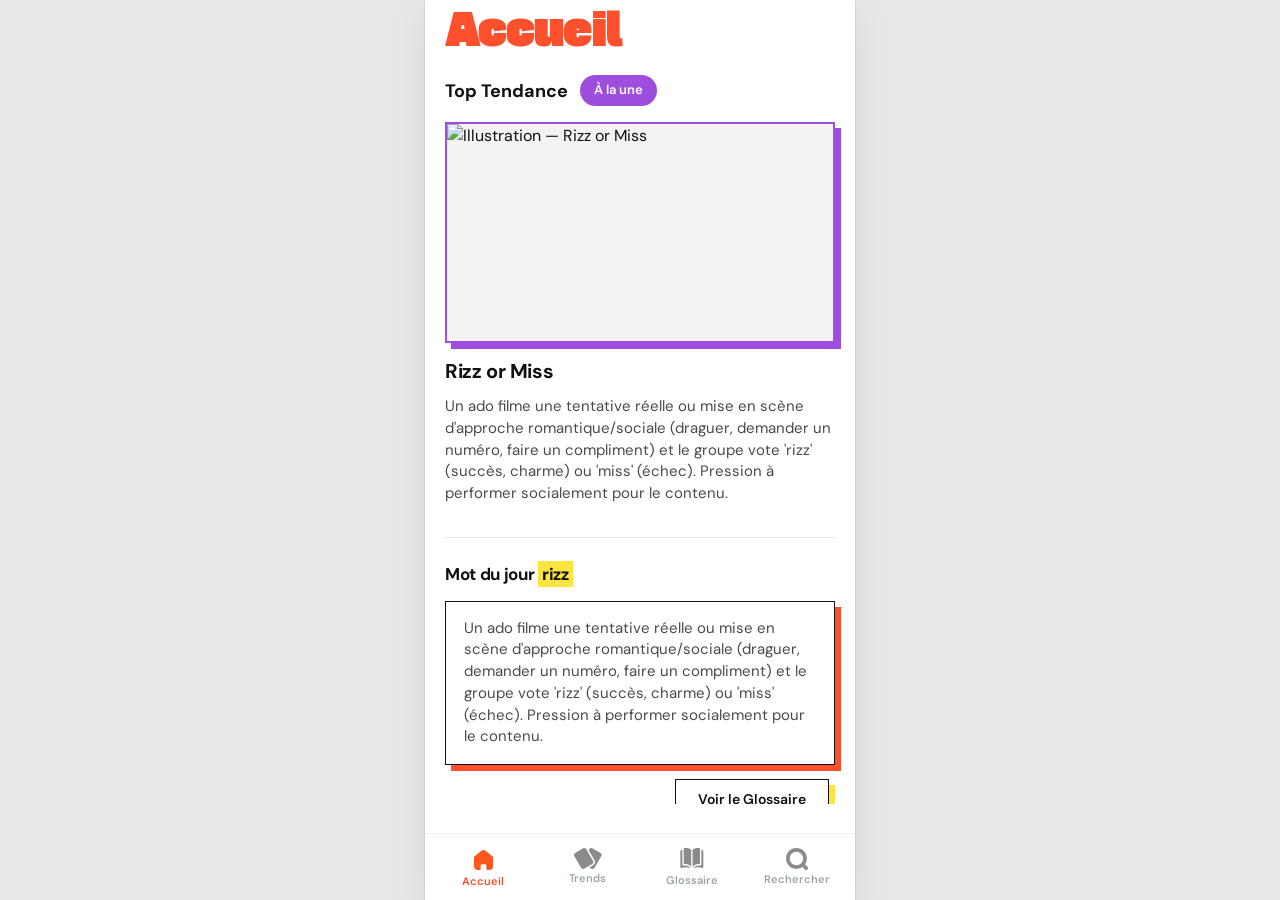
==== commit 435c2483: "Fix : fix d'ui ux" ====
--- a/index.html
+++ b/index.html
@@ -30,8 +30,8 @@
     <header class="page-head">
         <h1 class="page-head__title">Accueil</h1>
         <div class="page-head__row">
+            <span class="page-head__section-title">Top Tendance</span>
             <span class="pill pill--purple">À la une</span>
-            <span class="page-head__section-title">Top Tendance</span>
         </div>
     </header>
 
--- a/assets/css/custom.css
+++ b/assets/css/custom.css
@@ -70,7 +70,7 @@
     color: var(--color-coral);
     letter-spacing: -0.02em;
     line-height: 1.05;
-    margin-bottom: 14px;
+    margin-bottom: 25px;
 }
 
 .page-head__row {
@@ -103,6 +103,46 @@
 
 .page-head--simple {
     padding-bottom: 8px;
+    display: flex;
+    flex-direction: row;
+    align-items: center;
+    justify-content: space-between;
+    gap: 10px;
+}
+
+.page-head--simple .page-head__title {
+    margin-bottom: 0;
+    font-size: clamp(2rem, 7.6vw, 2.5rem);
+    flex-shrink: 0;
+}
+
+.trends-tabs {
+    display: inline-flex;
+    align-items: center;
+    gap: 6px;
+    padding: 3px;
+    border: 1px solid rgba(0, 0, 0, 0.08);
+    border-radius: 999px;
+    background: #fff;
+    margin-left: auto;
+}
+
+.trends-tab {
+    appearance: none;
+    border: 0;
+    background: transparent;
+    border-radius: 999px;
+    padding: 7px 10px;
+    font-size: 0.78rem;
+    font-weight: 700;
+    color: var(--color-muted);
+    cursor: pointer;
+    white-space: nowrap;
+}
+
+.trends-tab.is-active {
+    color: #fff;
+    background: var(--color-purple);
 }
 
 /* Contenu scrollable (zone centrale sous statut + titre d’onglet) */
@@ -120,6 +160,7 @@
     padding-left: 0;
     padding-right: 0;
     padding-bottom: 32px;
+    background: #f0f0f2;
 }
 
 .trends-loading {
@@ -129,12 +170,51 @@
     color: var(--color-muted);
 }
 
+.trends-cards-root {
+    display: flex;
+    flex-direction: column;
+    gap: 22px;
+    padding: 8px 16px 0;
+}
+
 .trend-card {
-    margin-bottom: 20px;
+    margin-bottom: 0;
 }
 
 .trend-card:last-child {
     margin-bottom: 0;
+}
+
+.old-trends-root {
+    padding: 0 20px 8px;
+}
+
+.old-trend-card {
+    border: 1px solid rgba(0, 0, 0, 0.08);
+    border-radius: 14px;
+    background: #fff;
+    padding: 14px;
+    margin-bottom: 12px;
+}
+
+.old-trend-card__title {
+    margin: 0 0 6px;
+    font-size: 1.02rem;
+    line-height: 1.25;
+    letter-spacing: -0.01em;
+}
+
+.old-trend-card__meta {
+    margin: 0 0 8px;
+    font-size: 0.78rem;
+    color: #8a8a8f;
+}
+
+.old-trend-card__desc {
+    margin: 0;
+    font-size: 0.88rem;
+    line-height: 1.45;
+    color: var(--color-muted);
 }
 
 .trend-card__media {
@@ -182,7 +262,7 @@
 }
 
 .trend-card__body {
-    padding: 14px 20px 0;
+    padding: 14px 20px 18px;
 }
 
 .trend-card__title {
@@ -232,10 +312,15 @@
 .trend-card--link {
     display: block;
     width: 100%;
-    margin: 0;
+    margin-top: 0;
     padding: 0;
-    border: none;
-    background: none;
+    border: 1px solid rgba(17, 17, 17, 0.14);
+    border-radius: 16px;
+    background: #fff;
+    overflow: hidden;
+    box-shadow:
+        var(--shadow-offset-x) var(--shadow-offset-y) 0 0 rgba(17, 17, 17, 0.06),
+        0 1px 0 rgba(255, 255, 255, 0.9) inset;
     font: inherit;
     text-align: inherit;
     text-decoration: none;
@@ -580,7 +665,9 @@
 
 /* Mot du jour */
 .word-of-day {
-    margin-top: 28px;
+    margin-top: 32px;
+    padding-top: 24px;
+    border-top: 1px solid rgba(0, 0, 0, 0.1);
 }
 
 .word-of-day__heading {
@@ -830,6 +917,13 @@
     background: transparent;
 }
 
+button.glossary-row {
+    width: 100%;
+    border: 0;
+    text-align: left;
+    cursor: pointer;
+}
+
 .glossary-row:last-child {
     border-bottom: none;
 }
@@ -875,6 +969,27 @@
     color: var(--color-text);
     opacity: 0.75;
     flex-shrink: 0;
+    transition: transform 0.2s ease;
+}
+
+.glossary-row.is-open .glossary-chevron {
+    transform: rotate(180deg);
+}
+
+.glossary-panel {
+    padding: 0 8px 12px 2px;
+    margin-top: -6px;
+}
+
+.glossary-panel[hidden] {
+    display: none;
+}
+
+.glossary-definition {
+    margin: 0 0 0 116px;
+    font-size: 0.875rem;
+    line-height: 1.45;
+    color: #4f4f55;
 }
 
 .glossary-index {
@@ -1071,6 +1186,62 @@
     margin: 4px 0 18px;
 }
 
+.search-global-help {
+    margin: 0 0 10px;
+    font-size: 0.8125rem;
+    color: #8e8e93;
+}
+
+.search-global-group {
+    margin-bottom: 16px;
+}
+
+.search-global-group__title {
+    margin: 0 0 8px;
+    font-size: 0.82rem;
+    font-weight: 700;
+    color: #6a6a70;
+    text-transform: uppercase;
+    letter-spacing: 0.02em;
+}
+
+.search-global-list {
+    list-style: none;
+    margin: 0;
+    padding: 0;
+}
+
+.search-global-item {
+    display: block;
+    text-decoration: none;
+    color: inherit;
+    border: 1px solid rgba(0, 0, 0, 0.08);
+    border-radius: 12px;
+    padding: 10px 12px;
+    margin-bottom: 8px;
+    background: #fff;
+}
+
+.search-global-item__title {
+    margin: 0;
+    font-size: 0.92rem;
+    font-weight: 700;
+    line-height: 1.3;
+}
+
+.search-global-item__meta {
+    margin: 3px 0 0;
+    font-size: 0.78rem;
+    color: #8e8e93;
+}
+
+.search-global-item__snippet {
+    margin: 6px 0 0;
+    font-size: 0.84rem;
+    line-height: 1.4;
+    color: #5c5c62;
+}
+
 @media (min-width: 431px) {
     .app {
         box-shadow: 0 0 0 1px rgba(0, 0, 0, 0.06), 0 12px 40px rgba(0, 0, 0, 0.08);
@@ -1083,7 +1254,9 @@
 
 
 .tt-quiz-module {
-    padding: 0 20px 40px;
+    margin-top: 28px;
+    padding: 28px 20px 40px;
+    border-top: 1px solid rgba(0, 0, 0, 0.1);
     font-family: 'DM Sans', -apple-system, BlinkMacSystemFont, sans-serif;
 }
 
@@ -1102,7 +1275,7 @@
 .tt-quiz-card {
     position: relative;
     z-index: 2;
-    background: #7B2FBE;
+    background: #9d4edd;
     border: 2px solid #1C1C1E;
     padding: 20px;
 }
@@ -1113,7 +1286,7 @@
     left: 6px;
     right: -6px;
     bottom: -6px;
-    background: #FF9A3C;
+    background: #fe502d;
     z-index: 1;
 }
 
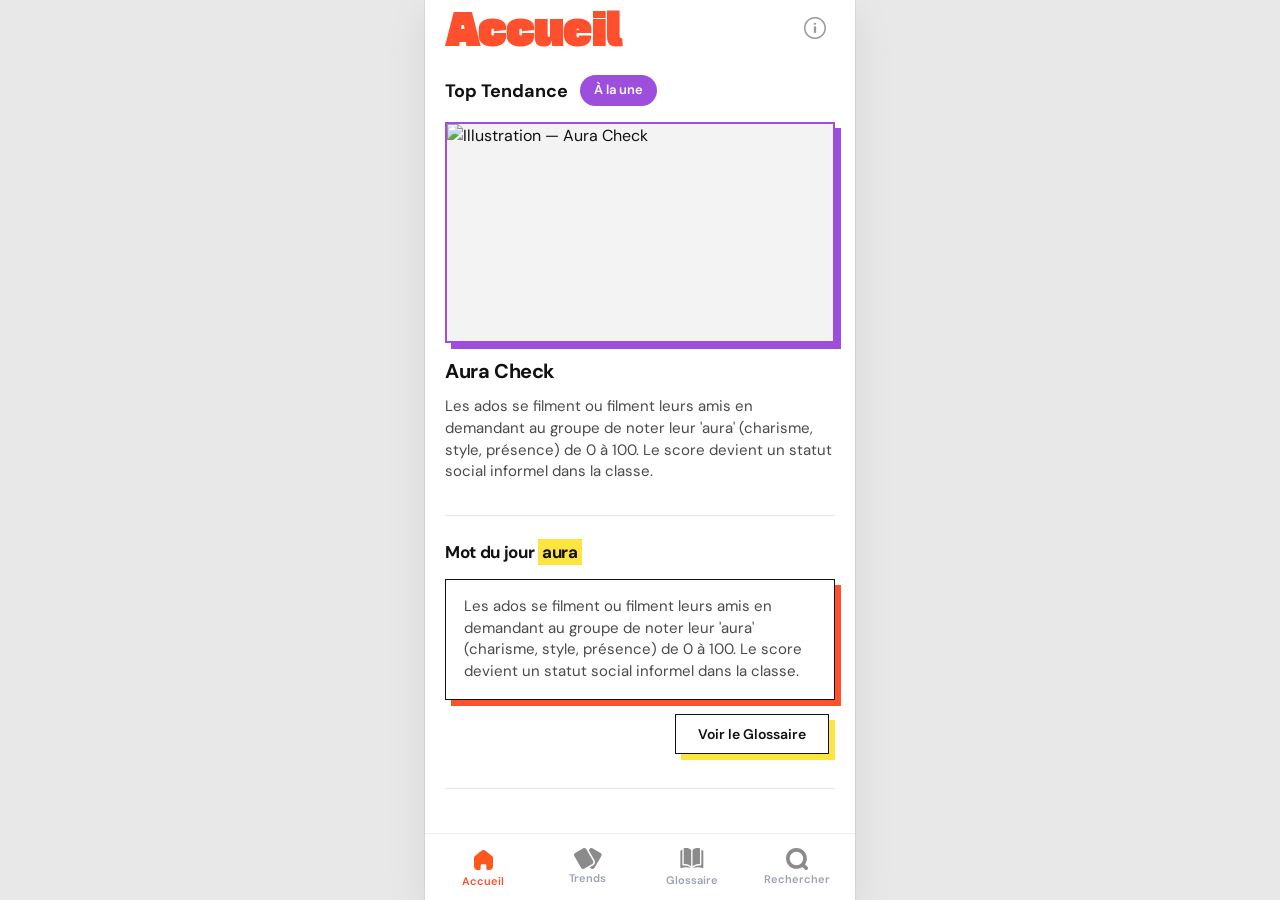
==== commit 307138ea: "Fix : fix d'ui" ====
--- a/index.html
+++ b/index.html
@@ -28,7 +28,12 @@
 <body>
 <div class="app">
     <header class="page-head">
-        <h1 class="page-head__title">Accueil</h1>
+        <div class="page-head__title-row">
+            <h1 class="page-head__title">Accueil</h1>
+            <a href="a-propos.html" class="page-head__about-link" aria-label="À propos du projet Trendslator">
+                <img class="page-head__about-icon" src="assets/img/icon/info_icon.svg" alt="" width="22" height="22" decoding="async"/>
+            </a>
+        </div>
         <div class="page-head__row">
             <span class="page-head__section-title">Top Tendance</span>
             <span class="pill pill--purple">À la une</span>
--- a/assets/css/custom.css
+++ b/assets/css/custom.css
@@ -7,6 +7,9 @@
     --color-yellow: #fee440;
     --color-nav-inactive: #9ca3af;
     --color-border: #111111;
+    /* DA : blocs en angles droits ; exceptions : pastilles (pill), bouton play rond */
+    --radius: 0;
+    --radius-pill: 999px;
     --shadow-offset-x: 6px;
     --shadow-offset-y: 6px;
     --font: "DM Sans", -apple-system, BlinkMacSystemFont, "Helvetica Neue", sans-serif;
@@ -60,6 +63,20 @@
     padding: 4px 20px 16px;
     flex-shrink: 0;
     background: var(--color-bg);
+}
+
+.page-head__title-row {
+    display: flex;
+    align-items: flex-end;
+    justify-content: space-between;
+    gap: 10px;
+    margin-bottom: 25px;
+}
+
+.page-head__title-row .page-head__title {
+    margin-bottom: 0;
+    flex: 1;
+    min-width: 0;
 }
 
 .page-head__title {
@@ -73,6 +90,80 @@
     margin-bottom: 25px;
 }
 
+.page-head__about-link {
+    flex-shrink: 0;
+    display: inline-flex;
+    align-items: center;
+    justify-content: center;
+    width: 40px;
+    height: 40px;
+    margin-bottom: 0.12em;
+    color: var(--color-muted);
+    opacity: 0.42;
+    text-decoration: none;
+    -webkit-tap-highlight-color: transparent;
+}
+
+.page-head__about-link:hover {
+    opacity: 0.62;
+}
+
+.page-head__about-link:active {
+    opacity: 0.85;
+}
+
+.page-head__about-link:focus-visible {
+    outline: 2px solid var(--color-coral);
+    outline-offset: 3px;
+}
+
+.page-head__about-icon {
+    display: block;
+    width: 22px;
+    height: 22px;
+    object-fit: contain;
+    opacity: 0.95;
+}
+
+/* Page À propos */
+.about-page {
+    padding-bottom: 8px;
+}
+
+.about-page__lead {
+    font-size: 1.0625rem;
+    font-weight: 500;
+    color: var(--color-text);
+    line-height: 1.5;
+    margin: 0 0 20px;
+    letter-spacing: -0.02em;
+}
+
+.about-page__section {
+    margin-bottom: 22px;
+}
+
+.about-page__section h2 {
+    font-size: 0.9375rem;
+    font-weight: 700;
+    text-transform: uppercase;
+    letter-spacing: 0.04em;
+    color: var(--color-muted);
+    margin: 0 0 10px;
+}
+
+.about-page__section p {
+    font-size: 0.9375rem;
+    font-weight: 400;
+    color: var(--color-muted);
+    line-height: 1.55;
+    margin: 0 0 10px;
+}
+
+.about-page__section p:last-child {
+    margin-bottom: 0;
+}
+
 .page-head__row {
     display: flex;
     align-items: center;
@@ -84,7 +175,7 @@
     display: inline-flex;
     align-items: center;
     padding: 6px 14px;
-    border-radius: 999px;
+    border-radius: var(--radius-pill);
     font-size: 0.8125rem;
     font-weight: 600;
     white-space: nowrap;
@@ -122,7 +213,7 @@
     gap: 6px;
     padding: 3px;
     border: 1px solid rgba(0, 0, 0, 0.08);
-    border-radius: 999px;
+    border-radius: var(--radius);
     background: #fff;
     margin-left: auto;
 }
@@ -131,7 +222,7 @@
     appearance: none;
     border: 0;
     background: transparent;
-    border-radius: 999px;
+    border-radius: var(--radius);
     padding: 7px 10px;
     font-size: 0.78rem;
     font-weight: 700;
@@ -191,7 +282,7 @@
 
 .old-trend-card {
     border: 1px solid rgba(0, 0, 0, 0.08);
-    border-radius: 14px;
+    border-radius: var(--radius);
     background: #fff;
     padding: 14px;
     margin-bottom: 12px;
@@ -262,7 +353,7 @@
 }
 
 .trend-card__body {
-    padding: 14px 20px 18px;
+    padding: 18px 22px 0;
 }
 
 .trend-card__title {
@@ -280,12 +371,21 @@
     line-height: 1.5;
 }
 
-.trend-card__more {
-    display: inline;
-    color: inherit;
-    text-decoration: underline;
-    text-underline-offset: 2px;
-    font-weight: 600;
+.trend-card__actions {
+    display: flex;
+    justify-content: flex-end;
+    margin-top: 16px;
+    padding-right: calc(var(--shadow-offset-x) + 12px);
+    padding-bottom: calc(var(--shadow-offset-y) + 14px);
+}
+
+.trend-card__actions .btn-brutal {
+    box-shadow: var(--shadow-offset-x) var(--shadow-offset-y) 0 0 var(--color-yellow);
+}
+
+.trend-card__actions .btn-brutal:active {
+    transform: translate(2px, 2px);
+    box-shadow: calc(var(--shadow-offset-x) - 2px) calc(var(--shadow-offset-y) - 2px) 0 0 var(--color-yellow);
 }
 
 .trend-card__expand {
@@ -295,7 +395,7 @@
     width: 36px;
     height: 36px;
     border: none;
-    border-radius: 8px;
+    border-radius: var(--radius);
     background: rgba(255, 255, 255, 0.92);
     color: var(--color-text);
     display: flex;
@@ -315,11 +415,11 @@
     margin-top: 0;
     padding: 0;
     border: 1px solid rgba(17, 17, 17, 0.14);
-    border-radius: 16px;
+    border-radius: var(--radius);
     background: #fff;
     overflow: hidden;
     box-shadow:
-        var(--shadow-offset-x) var(--shadow-offset-y) 0 0 rgba(17, 17, 17, 0.06),
+        var(--shadow-offset-x) var(--shadow-offset-y) 0 0 #9d4edd,
         0 1px 0 rgba(255, 255, 255, 0.9) inset;
     font: inherit;
     text-align: inherit;
@@ -372,7 +472,7 @@
     padding: 8px 12px;
     background: var(--color-coral);
     color: #fff;
-    border-radius: 10px;
+    border-radius: var(--radius);
     font-size: 0.75rem;
     font-weight: 600;
     line-height: 1.2;
@@ -403,7 +503,7 @@
     width: 36px;
     height: 36px;
     border: none;
-    border-radius: 8px;
+    border-radius: var(--radius);
     background: rgba(255, 255, 255, 0.92);
     color: var(--color-text);
     display: flex;
@@ -433,12 +533,96 @@
     justify-content: center;
     cursor: pointer;
     padding-left: 4px;
+    z-index: 3;
     backdrop-filter: blur(4px);
     -webkit-backdrop-filter: blur(4px);
 }
 
 .trend-hero__play:active {
     transform: translate(-50%, -50%) scale(0.95);
+}
+
+.trend-hero__media.is-playing-video .trend-hero__play {
+    visibility: hidden;
+    pointer-events: none;
+}
+
+.trend-hero__poster {
+    transition: opacity 0.2s ease;
+}
+
+.trend-hero__media.is-playing-video .trend-hero__poster {
+    opacity: 0;
+    visibility: hidden;
+}
+
+.trend-hero__player-slot {
+    position: absolute;
+    inset: 0;
+    z-index: 2;
+    background: #0a0a0a;
+    display: flex;
+    align-items: center;
+    justify-content: center;
+}
+
+.trend-hero__player-slot[hidden] {
+    display: none !important;
+}
+
+.trend-hero__embed {
+    width: 100%;
+    height: 100%;
+    border: 0;
+    display: block;
+}
+
+.trend-hero__native-video {
+    width: 100%;
+    max-height: 100%;
+    display: block;
+    object-fit: contain;
+}
+
+.trend-hero__player-fallback {
+    padding: 16px 20px;
+    color: #fff;
+    font-size: 0.9rem;
+    line-height: 1.45;
+    text-align: center;
+}
+
+.trend-hero__player-fallback a {
+    color: #fff;
+    font-weight: 700;
+    text-decoration: underline;
+    text-underline-offset: 3px;
+}
+
+.trend-hero__video-close {
+    position: absolute;
+    top: 12px;
+    right: 12px;
+    z-index: 5;
+    width: 40px;
+    height: 40px;
+    border: none;
+    border-radius: var(--radius);
+    background: rgba(255, 255, 255, 0.94);
+    color: var(--color-text);
+    display: flex;
+    align-items: center;
+    justify-content: center;
+    cursor: pointer;
+    box-shadow: 0 1px 4px rgba(0, 0, 0, 0.15);
+}
+
+.trend-hero__video-close[hidden] {
+    display: none !important;
+}
+
+.trend-hero__video-close:active {
+    transform: scale(0.96);
 }
 
 .trend-hero__divider {
@@ -470,7 +654,7 @@
     display: inline-flex;
     align-items: center;
     padding: 6px 12px;
-    border-radius: 999px;
+    border-radius: var(--radius);
     font-size: 0.8125rem;
     font-weight: 600;
 }
@@ -547,7 +731,7 @@
     bottom: 0;
     max-height: min(94vh, 100% - env(safe-area-inset-top, 0px));
     background: #fff;
-    border-radius: 16px 16px 0 0;
+    border-radius: var(--radius);
     transform: translateY(105%);
     transition: transform 0.38s cubic-bezier(0.32, 0.72, 0, 1);
     display: flex;
@@ -580,7 +764,7 @@
     height: 5px;
     margin: 0 auto;
     background: #d1d1d6;
-    border-radius: 3px;
+    border-radius: var(--radius);
 }
 
 .trend-sheet__scroller {
@@ -724,7 +908,7 @@
     border: 1px solid var(--color-border);
     padding: 10px 22px;
     cursor: pointer;
-    border-radius: 0;
+    border-radius: var(--radius);
 }
 
 .btn-brutal:active {
@@ -843,7 +1027,7 @@
     gap: 8px;
     padding: 10px 14px;
     background: #e5e5ea;
-    border-radius: 12px;
+    border-radius: var(--radius);
     min-width: 0;
 }
 
@@ -1145,7 +1329,7 @@
 .search-hit__dot {
     width: 8px;
     height: 8px;
-    border-radius: 50%;
+    border-radius: var(--radius);
     flex-shrink: 0;
 }
 
@@ -1216,7 +1400,7 @@
     text-decoration: none;
     color: inherit;
     border: 1px solid rgba(0, 0, 0, 0.08);
-    border-radius: 12px;
+    border-radius: var(--radius);
     padding: 10px 12px;
     margin-bottom: 8px;
     background: #fff;
@@ -1310,7 +1494,7 @@
     font-size: 11px;
     font-weight: 800;
     padding: 4px 10px;
-    border-radius: 999px;
+    border-radius: var(--radius);
     white-space: nowrap;
 }
 
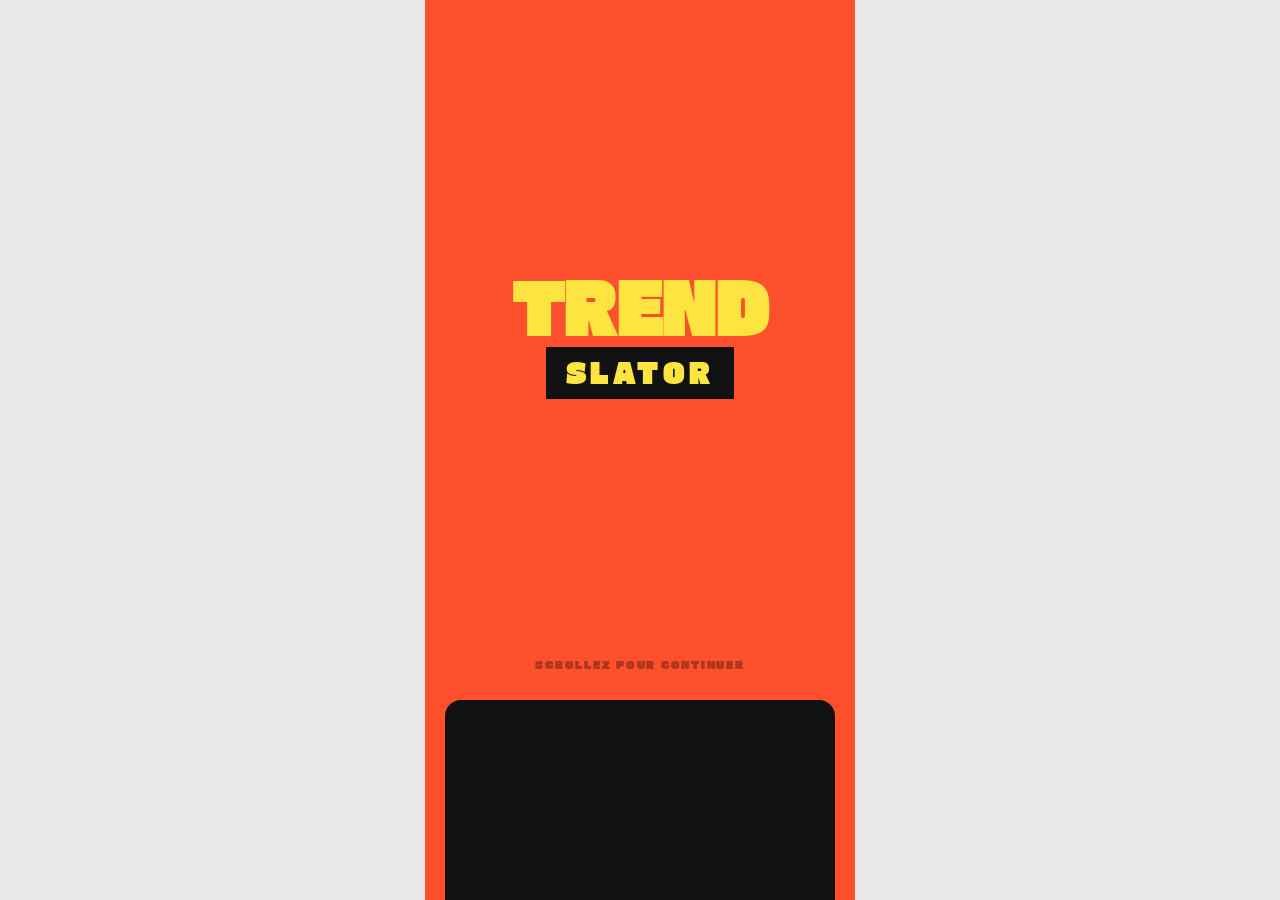
==== commit bc536792: "Fix : fix onboarding" ====
--- a/index.html
+++ b/index.html
@@ -2,6 +2,15 @@
 <html lang="fr">
 
 <head>
+    <script>
+        (function () {
+            try {
+                if (!localStorage.getItem("trendslator_onboarding_v1")) {
+                    window.location.replace("onboarding.html");
+                }
+            } catch (e) {}
+        })();
+    </script>
     <meta charset="UTF-8"/>
     <meta name="viewport" content="width=device-width, initial-scale=1.0, viewport-fit=cover"/>
     <meta name="theme-color" content="#fe502d"/>
